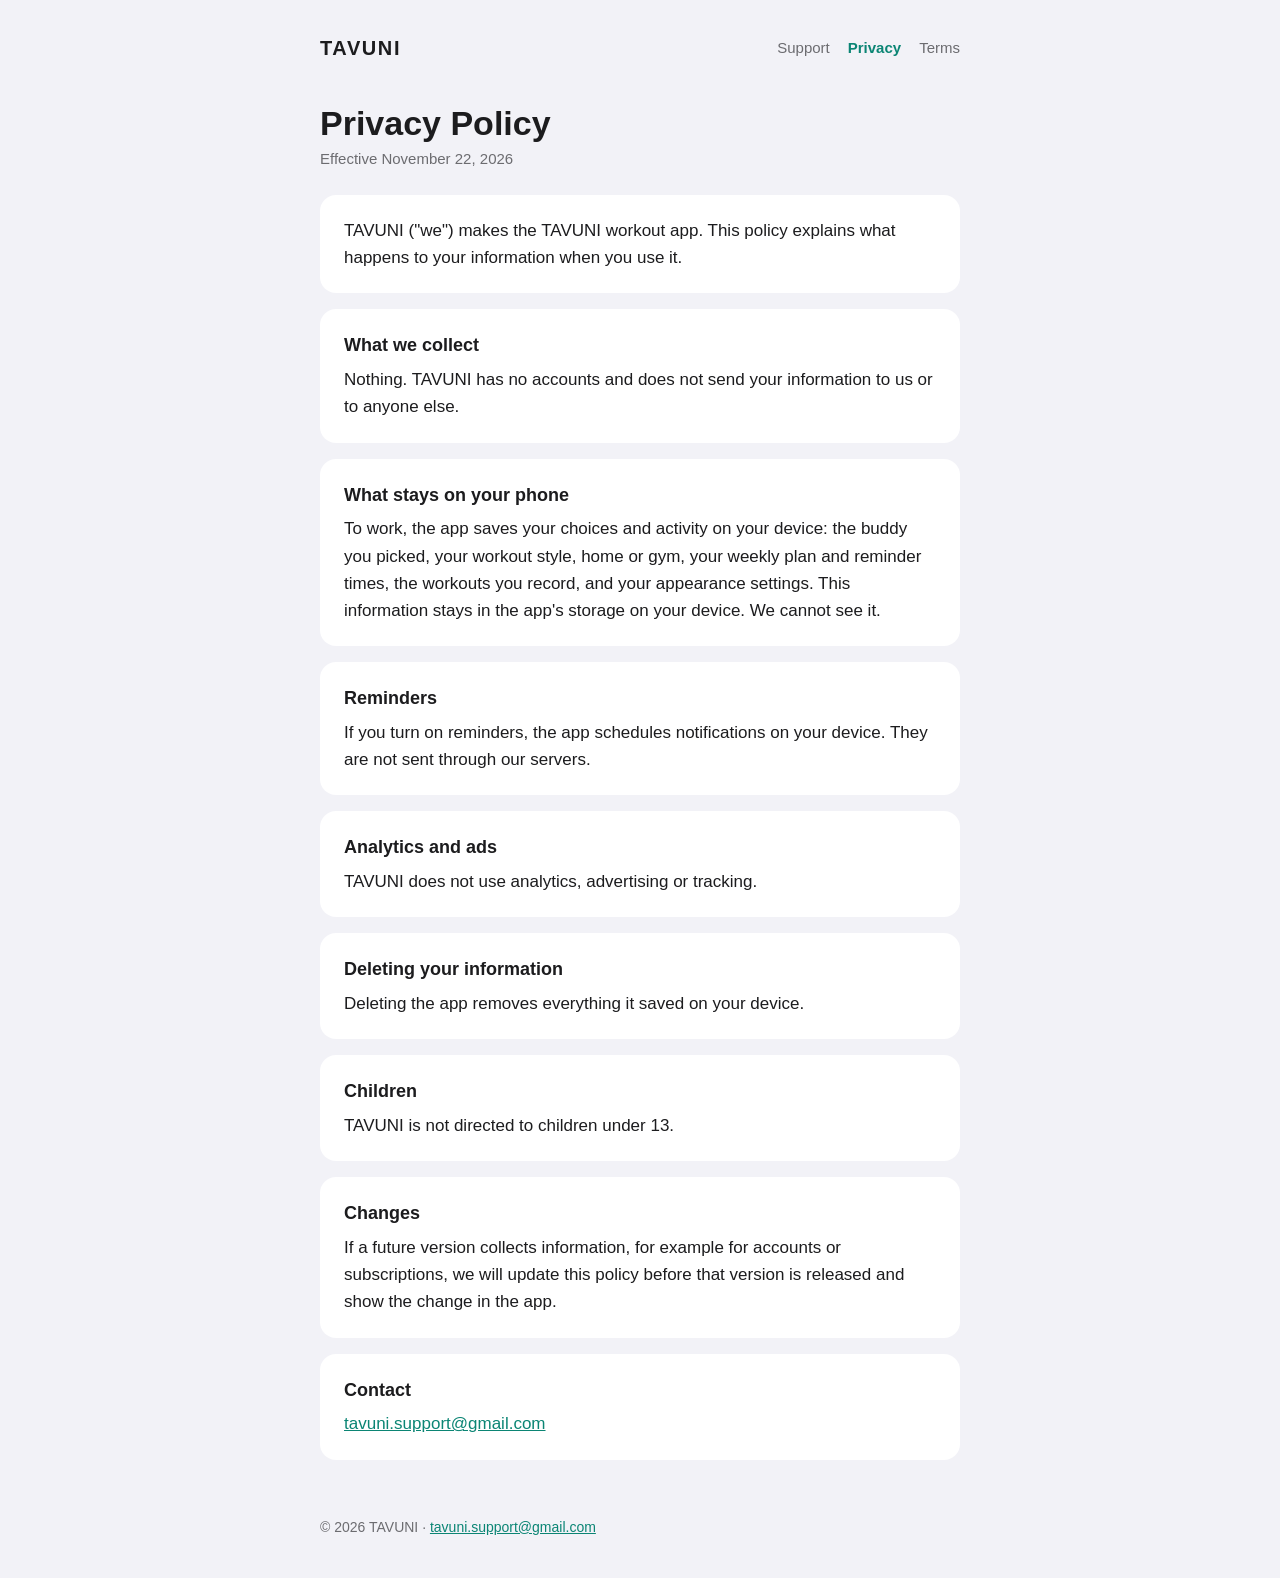
==== privacy/index.html @ 5df385ed "Add files via upload" ====
<!doctype html>
<html lang="en">
<head>
<meta charset="utf-8">
<meta name="viewport" content="width=device-width,initial-scale=1">
<title>Privacy Policy · TAVUNI</title>
<meta name="description" content="How the TAVUNI app handles your information.">
<link rel="stylesheet" href="/style.css">
</head>
<body>
<header>
<a class="brand" href="/">TAVUNI</a>
<nav>
<a href="/support/">Support</a>
<a href="/privacy/" aria-current="page">Privacy</a>
<a href="/terms/">Terms</a>
</nav>
</header>
<main>
<h1>Privacy Policy</h1>
<p class="date">Effective November 22, 2026</p>
<div class="card"><p>TAVUNI ("we") makes the TAVUNI workout app. This policy explains what happens to your information when you use it.</p></div>
<div class="card"><h2>What we collect</h2><p>Nothing. TAVUNI has no accounts and does not send your information to us or to anyone else.</p></div>
<div class="card"><h2>What stays on your phone</h2><p>To work, the app saves your choices and activity on your device: the buddy you picked, your workout style, home or gym, your weekly plan and reminder times, the workouts you record, and your appearance settings. This information stays in the app's storage on your device. We cannot see it.</p></div>
<div class="card"><h2>Reminders</h2><p>If you turn on reminders, the app schedules notifications on your device. They are not sent through our servers.</p></div>
<div class="card"><h2>Analytics and ads</h2><p>TAVUNI does not use analytics, advertising or tracking.</p></div>
<div class="card"><h2>Deleting your information</h2><p>Deleting the app removes everything it saved on your device.</p></div>
<div class="card"><h2>Children</h2><p>TAVUNI is not directed to children under 13.</p></div>
<div class="card"><h2>Changes</h2><p>If a future version collects information, for example for accounts or subscriptions, we will update this policy before that version is released and show the change in the app.</p></div>
<div class="card"><h2>Contact</h2><p><a href="mailto:tavuni.support@gmail.com">tavuni.support@gmail.com</a></p></div>
</main>
<footer>© 2026 TAVUNI · <a href="mailto:tavuni.support@gmail.com">tavuni.support@gmail.com</a></footer>
</body>
</html>
---- style.css ----
:root{--bg:#F2F2F7;--surface:#fff;--text:#1C1C1E;--muted:#6C6C70;--primary:#0B8574;--border:#E5E5EA}
@media (prefers-color-scheme:dark){:root{--bg:#000;--surface:#1C1C1E;--text:#fff;--muted:#A1A1A6;--primary:#2DD4BF;--border:#38383A}}
*{box-sizing:border-box}
body{margin:0;background:var(--bg);color:var(--text);font:17px/1.6 -apple-system,BlinkMacSystemFont,"Segoe UI",Roboto,Helvetica,Arial,sans-serif;-webkit-text-size-adjust:100%}
header,main,footer{max-width:680px;margin:0 auto;padding:0 20px}
header{padding-top:32px;display:flex;align-items:center;justify-content:space-between;gap:16px;flex-wrap:wrap}
.brand{font-weight:800;letter-spacing:.08em;color:var(--text);text-decoration:none;font-size:20px}
nav{display:flex;gap:18px}
nav a{color:var(--muted);text-decoration:none;font-size:15px}
nav a[aria-current]{color:var(--primary);font-weight:600}
main{padding-top:24px;padding-bottom:40px}
h1{font-size:34px;line-height:1.15;margin:16px 0 4px}
.date{color:var(--muted);margin:0 0 24px;font-size:15px}
.card{background:var(--surface);border-radius:16px;padding:22px 24px;margin:0 0 16px}
h2{font-size:18px;margin:0 0 6px}
p{margin:0 0 12px}
.card p:last-child{margin:0}
a{color:var(--primary)}
.lead{font-size:19px;color:var(--muted);margin:0 0 24px}
footer{padding-bottom:40px;color:var(--muted);font-size:14px}
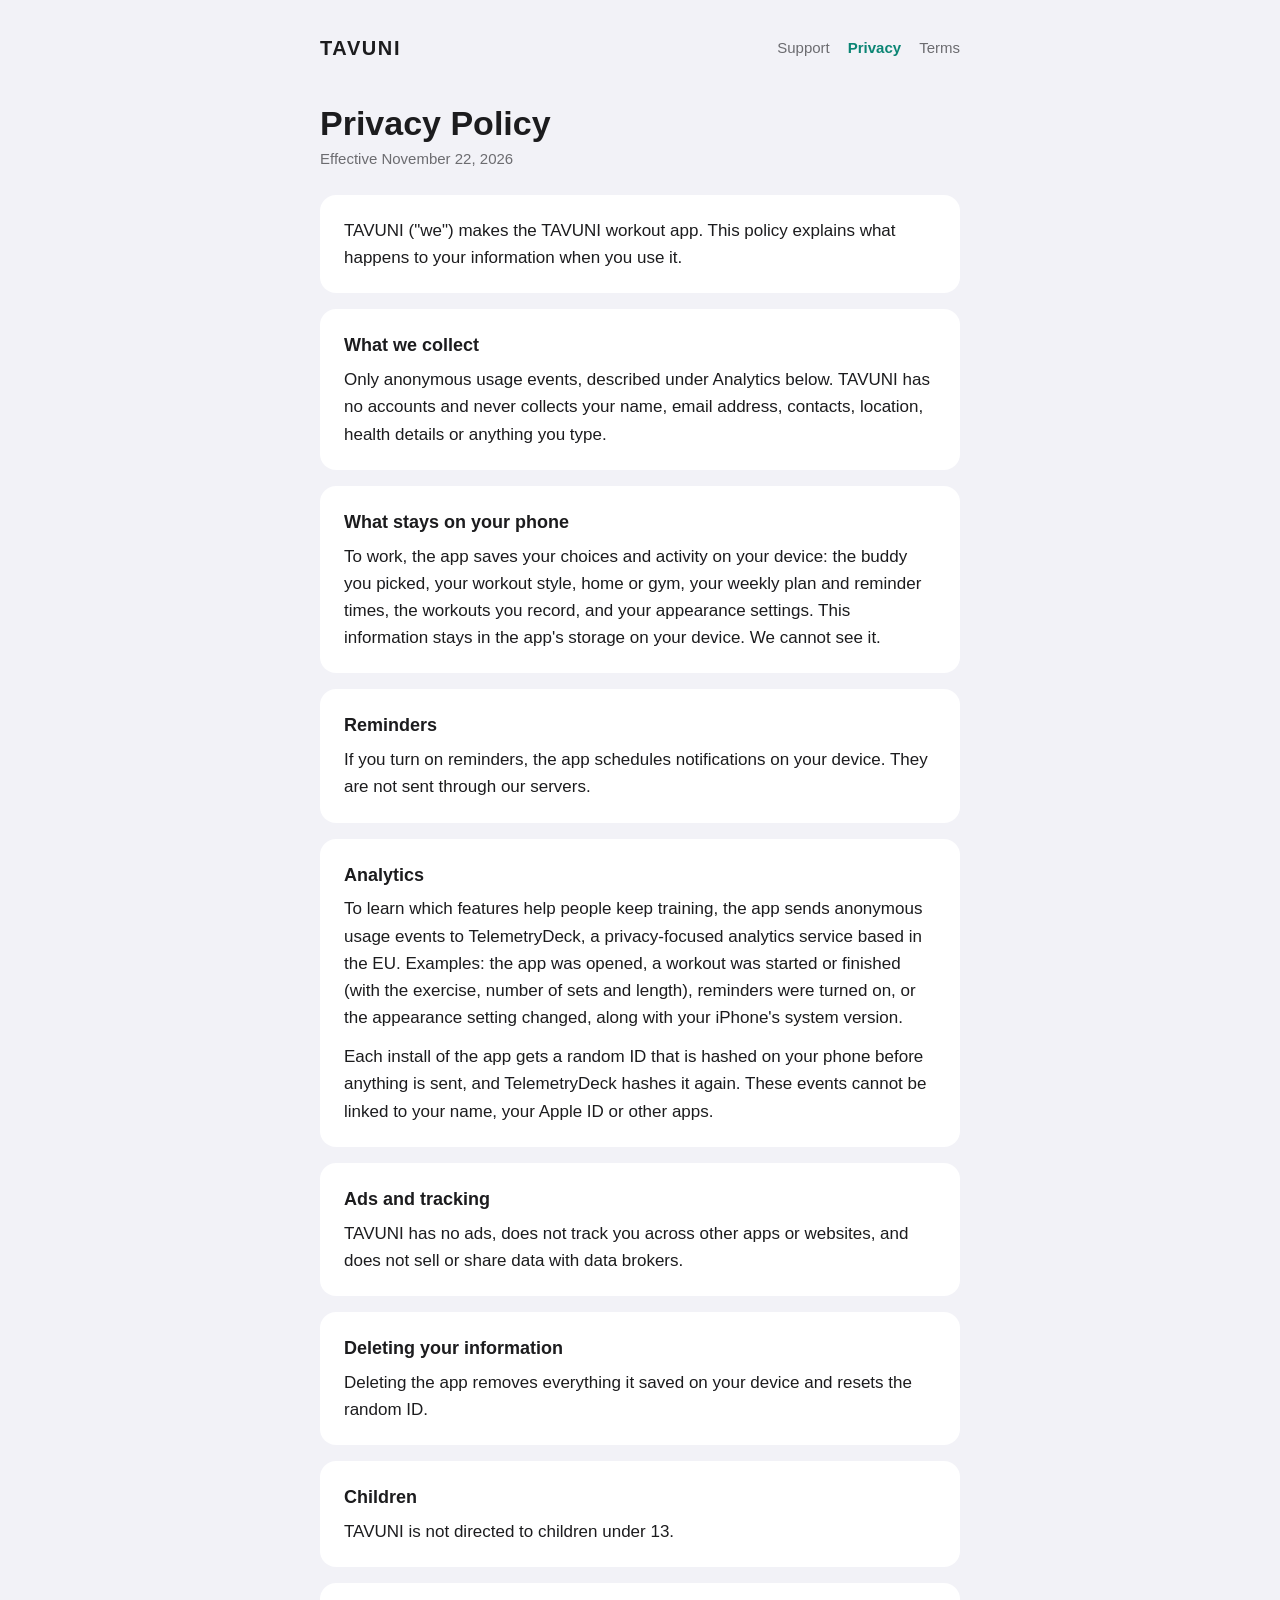
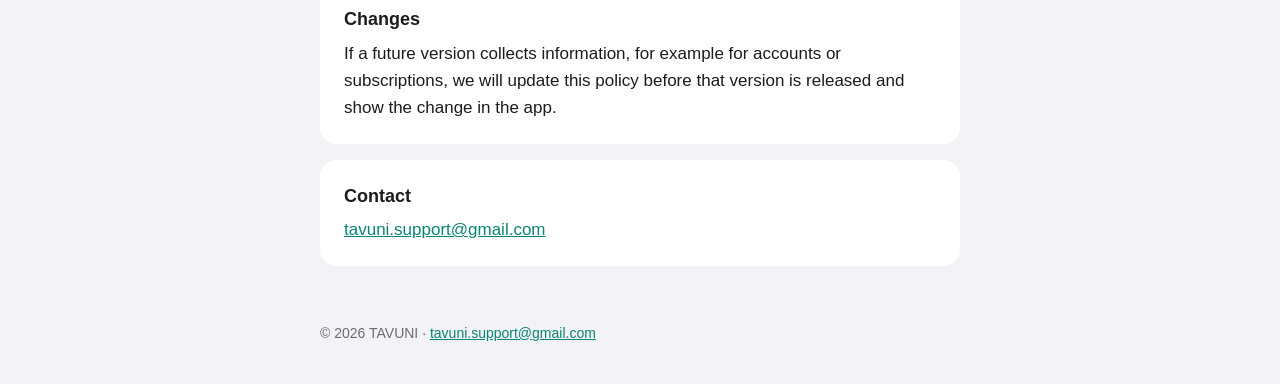
==== commit bf1f77b9: "Privacy and support: anonymous usage analytics (privacy/index.html)" ====
--- a/privacy/index.html
+++ b/privacy/index.html
@@ -20,11 +20,12 @@
 <h1>Privacy Policy</h1>
 <p class="date">Effective November 22, 2026</p>
 <div class="card"><p>TAVUNI ("we") makes the TAVUNI workout app. This policy explains what happens to your information when you use it.</p></div>
-<div class="card"><h2>What we collect</h2><p>Nothing. TAVUNI has no accounts and does not send your information to us or to anyone else.</p></div>
+<div class="card"><h2>What we collect</h2><p>Only anonymous usage events, described under Analytics below. TAVUNI has no accounts and never collects your name, email address, contacts, location, health details or anything you type.</p></div>
 <div class="card"><h2>What stays on your phone</h2><p>To work, the app saves your choices and activity on your device: the buddy you picked, your workout style, home or gym, your weekly plan and reminder times, the workouts you record, and your appearance settings. This information stays in the app's storage on your device. We cannot see it.</p></div>
 <div class="card"><h2>Reminders</h2><p>If you turn on reminders, the app schedules notifications on your device. They are not sent through our servers.</p></div>
-<div class="card"><h2>Analytics and ads</h2><p>TAVUNI does not use analytics, advertising or tracking.</p></div>
-<div class="card"><h2>Deleting your information</h2><p>Deleting the app removes everything it saved on your device.</p></div>
+<div class="card"><h2>Analytics</h2><p>To learn which features help people keep training, the app sends anonymous usage events to TelemetryDeck, a privacy-focused analytics service based in the EU. Examples: the app was opened, a workout was started or finished (with the exercise, number of sets and length), reminders were turned on, or the appearance setting changed, along with your iPhone's system version.</p><p>Each install of the app gets a random ID that is hashed on your phone before anything is sent, and TelemetryDeck hashes it again. These events cannot be linked to your name, your Apple ID or other apps.</p></div>
+<div class="card"><h2>Ads and tracking</h2><p>TAVUNI has no ads, does not track you across other apps or websites, and does not sell or share data with data brokers.</p></div>
+<div class="card"><h2>Deleting your information</h2><p>Deleting the app removes everything it saved on your device and resets the random ID.</p></div>
 <div class="card"><h2>Children</h2><p>TAVUNI is not directed to children under 13.</p></div>
 <div class="card"><h2>Changes</h2><p>If a future version collects information, for example for accounts or subscriptions, we will update this policy before that version is released and show the change in the app.</p></div>
 <div class="card"><h2>Contact</h2><p><a href="mailto:tavuni.support@gmail.com">tavuni.support@gmail.com</a></p></div>
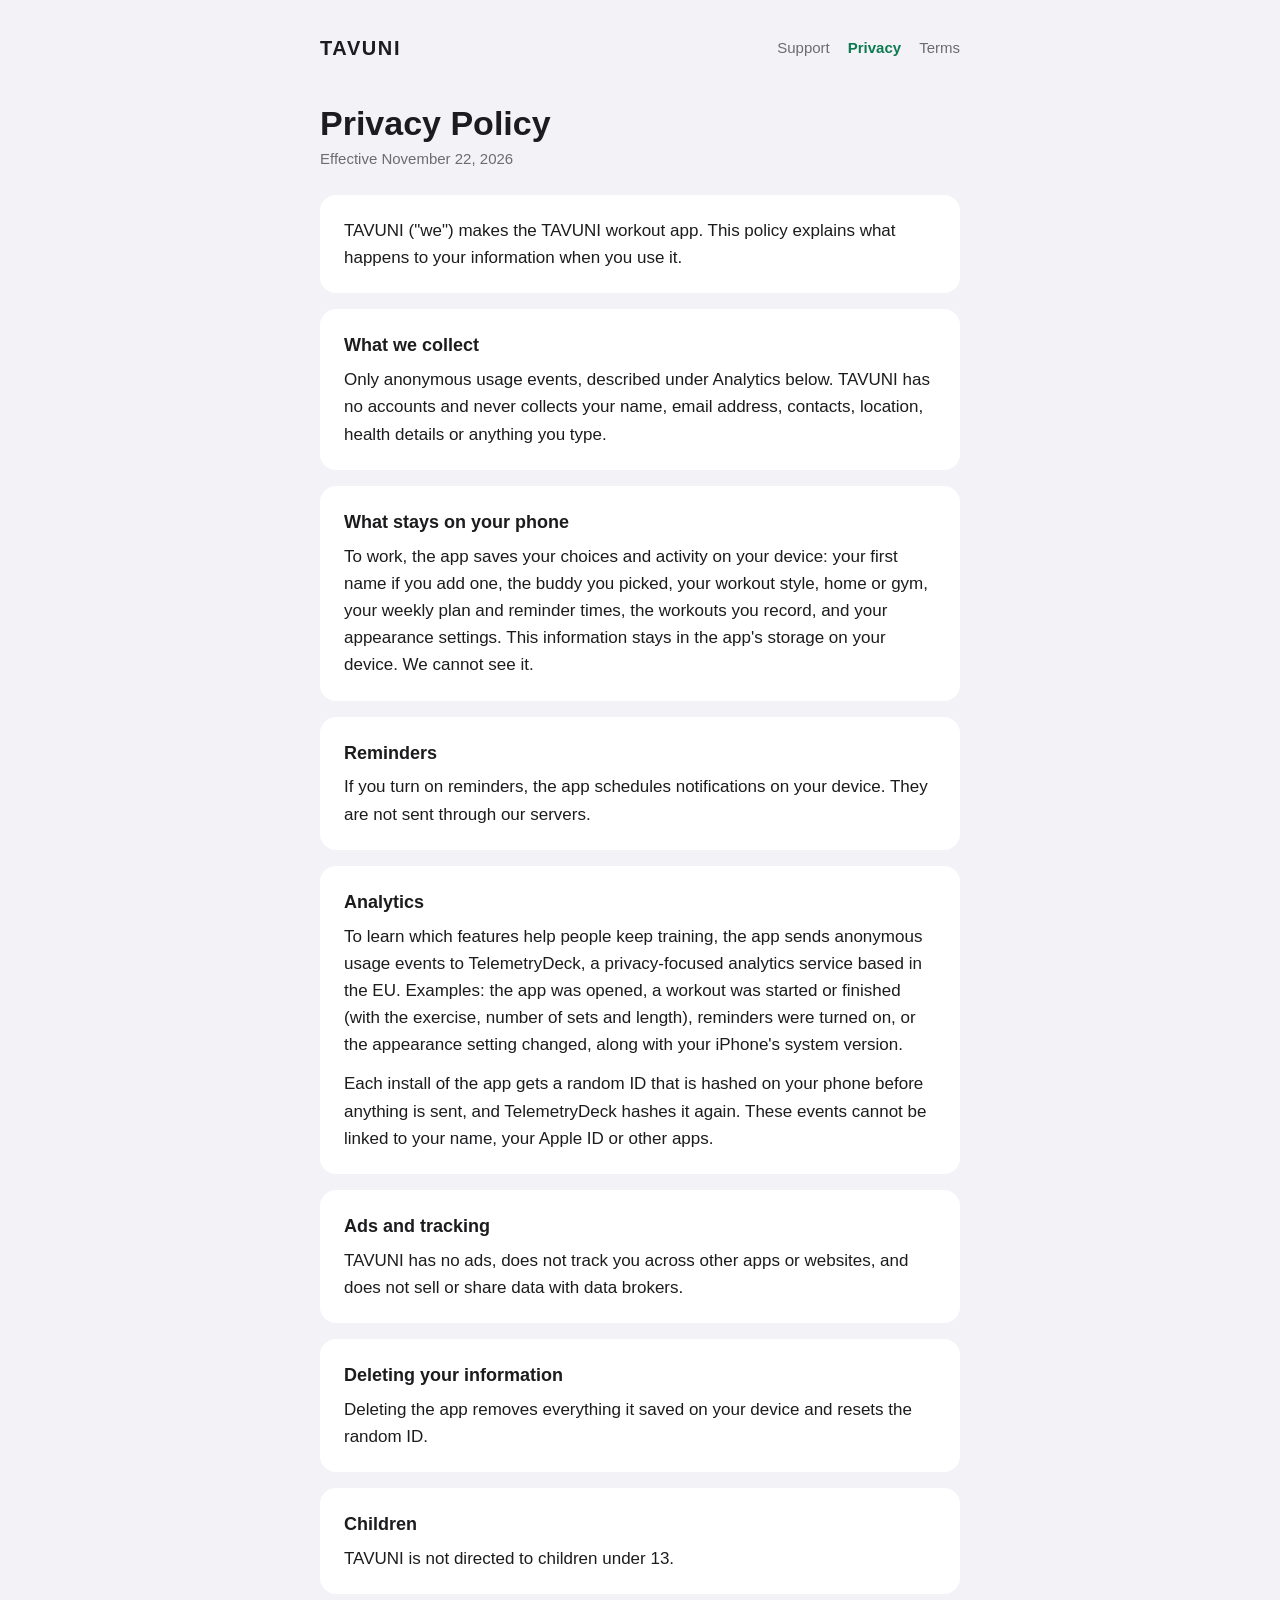
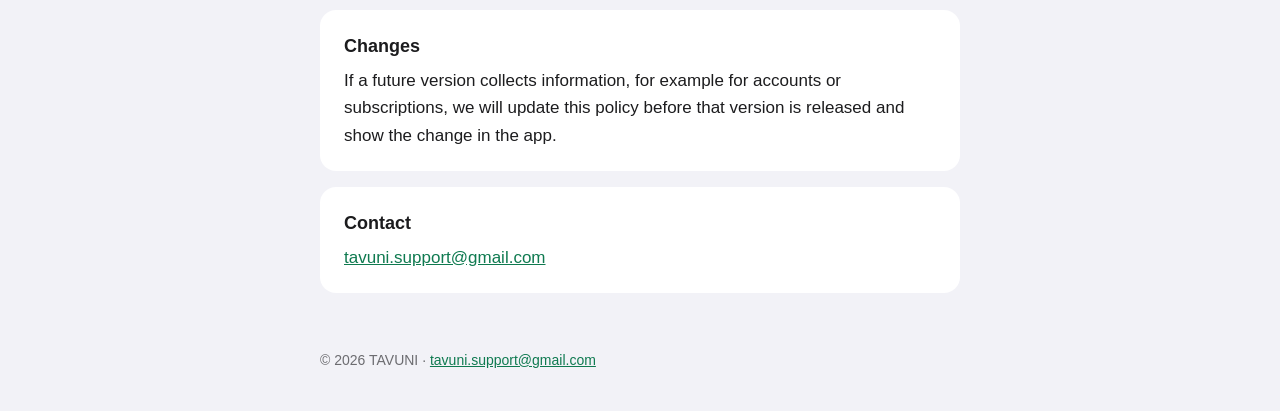
==== commit be9747a3: "Privacy: optional first name stays on the phone" ====
--- a/privacy/index.html
+++ b/privacy/index.html
@@ -21,7 +21,7 @@
 <p class="date">Effective November 22, 2026</p>
 <div class="card"><p>TAVUNI ("we") makes the TAVUNI workout app. This policy explains what happens to your information when you use it.</p></div>
 <div class="card"><h2>What we collect</h2><p>Only anonymous usage events, described under Analytics below. TAVUNI has no accounts and never collects your name, email address, contacts, location, health details or anything you type.</p></div>
-<div class="card"><h2>What stays on your phone</h2><p>To work, the app saves your choices and activity on your device: the buddy you picked, your workout style, home or gym, your weekly plan and reminder times, the workouts you record, and your appearance settings. This information stays in the app's storage on your device. We cannot see it.</p></div>
+<div class="card"><h2>What stays on your phone</h2><p>To work, the app saves your choices and activity on your device: your first name if you add one, the buddy you picked, your workout style, home or gym, your weekly plan and reminder times, the workouts you record, and your appearance settings. This information stays in the app's storage on your device. We cannot see it.</p></div>
 <div class="card"><h2>Reminders</h2><p>If you turn on reminders, the app schedules notifications on your device. They are not sent through our servers.</p></div>
 <div class="card"><h2>Analytics</h2><p>To learn which features help people keep training, the app sends anonymous usage events to TelemetryDeck, a privacy-focused analytics service based in the EU. Examples: the app was opened, a workout was started or finished (with the exercise, number of sets and length), reminders were turned on, or the appearance setting changed, along with your iPhone's system version.</p><p>Each install of the app gets a random ID that is hashed on your phone before anything is sent, and TelemetryDeck hashes it again. These events cannot be linked to your name, your Apple ID or other apps.</p></div>
 <div class="card"><h2>Ads and tracking</h2><p>TAVUNI has no ads, does not track you across other apps or websites, and does not sell or share data with data brokers.</p></div>
--- a/style.css
+++ b/style.css
@@ -1,5 +1,5 @@
-:root{--bg:#F2F2F7;--surface:#fff;--text:#1C1C1E;--muted:#6C6C70;--primary:#0B8574;--border:#E5E5EA}
-@media (prefers-color-scheme:dark){:root{--bg:#000;--surface:#1C1C1E;--text:#fff;--muted:#A1A1A6;--primary:#2DD4BF;--border:#38383A}}
+:root{--bg:#F2F2F7;--surface:#fff;--text:#1C1C1E;--muted:#6C6C70;--primary:#0F7A50;--border:#E5E5EA}
+@media (prefers-color-scheme:dark){:root{--bg:#000;--surface:#1C1C1E;--text:#fff;--muted:#A1A1A6;--primary:#3DDC97;--border:#38383A}}
 *{box-sizing:border-box}
 body{margin:0;background:var(--bg);color:var(--text);font:17px/1.6 -apple-system,BlinkMacSystemFont,"Segoe UI",Roboto,Helvetica,Arial,sans-serif;-webkit-text-size-adjust:100%}
 header,main,footer{max-width:680px;margin:0 auto;padding:0 20px}
@@ -18,3 +18,4 @@
 a{color:var(--primary)}
 .lead{font-size:19px;color:var(--muted);margin:0 0 24px}
 footer{padding-bottom:40px;color:var(--muted);font-size:14px}
+.hero{display:block;width:100%;height:auto;border-radius:16px;margin:0 0 24px}
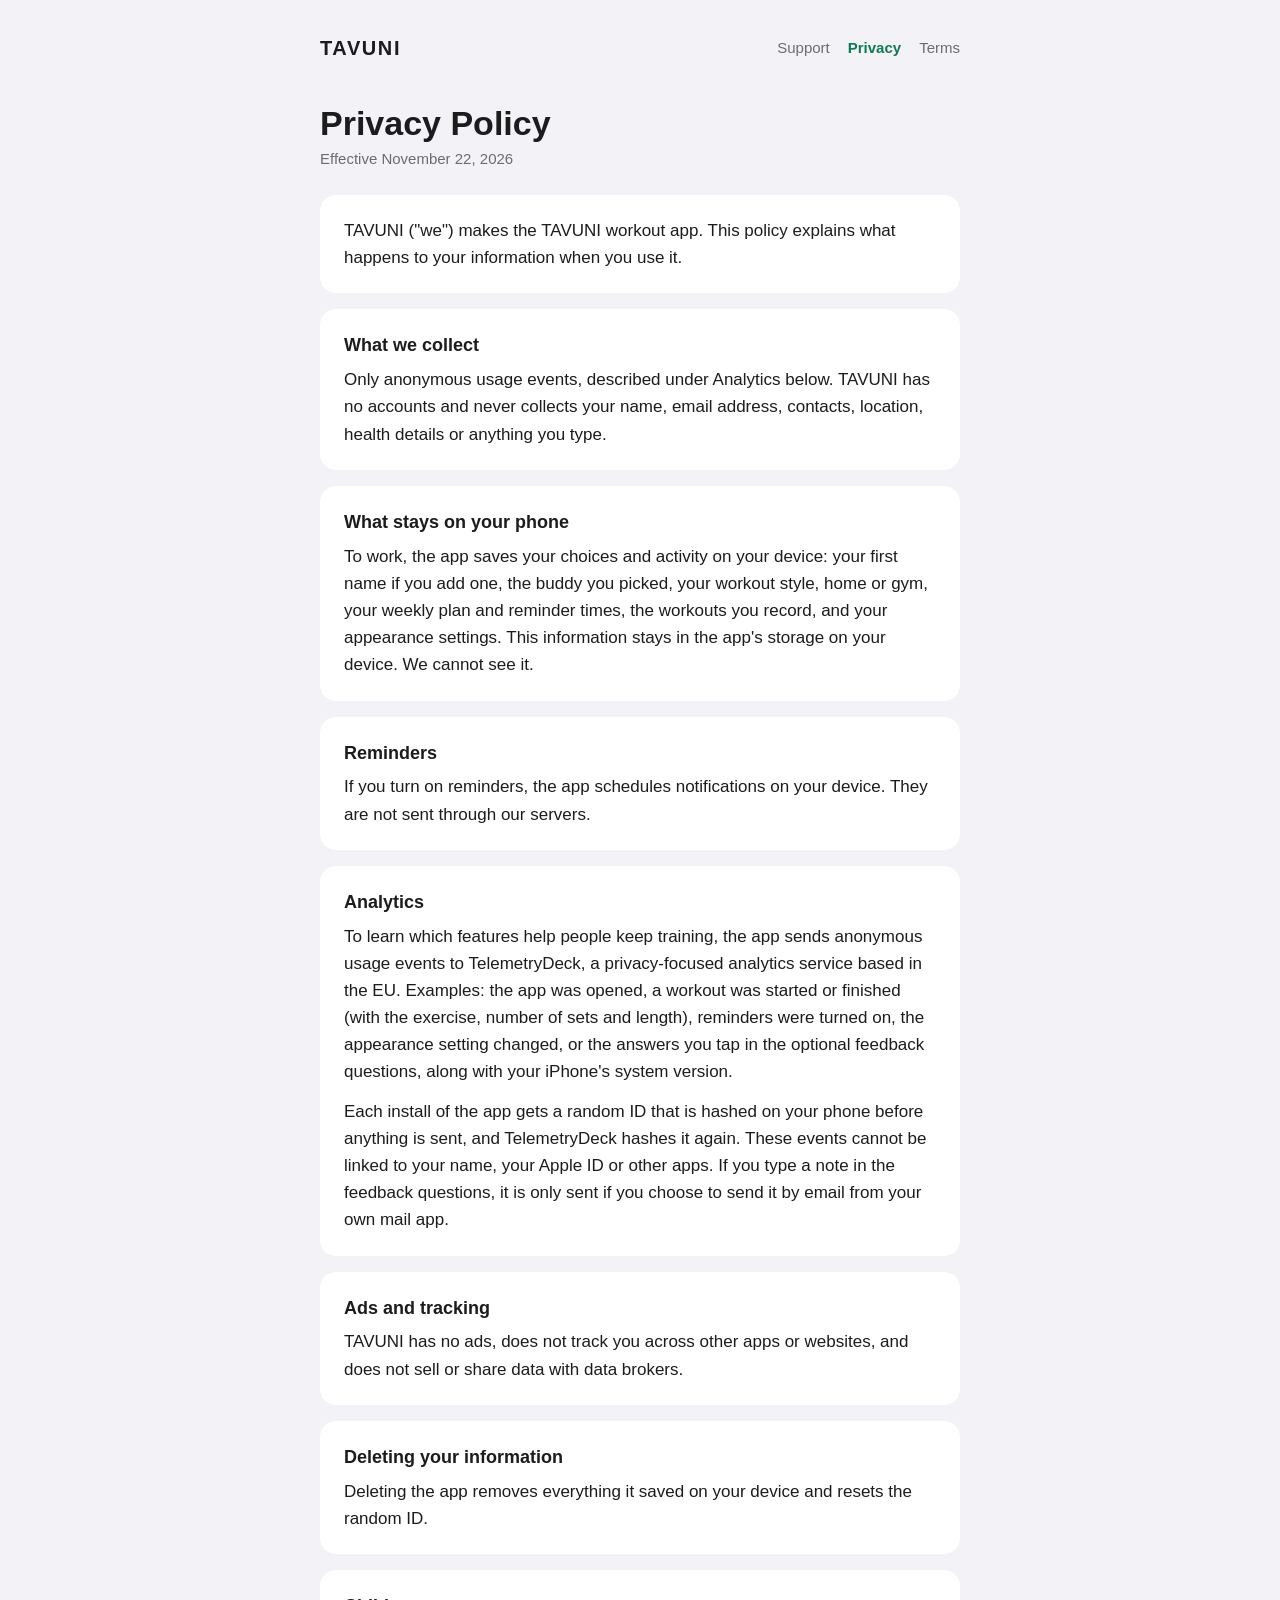
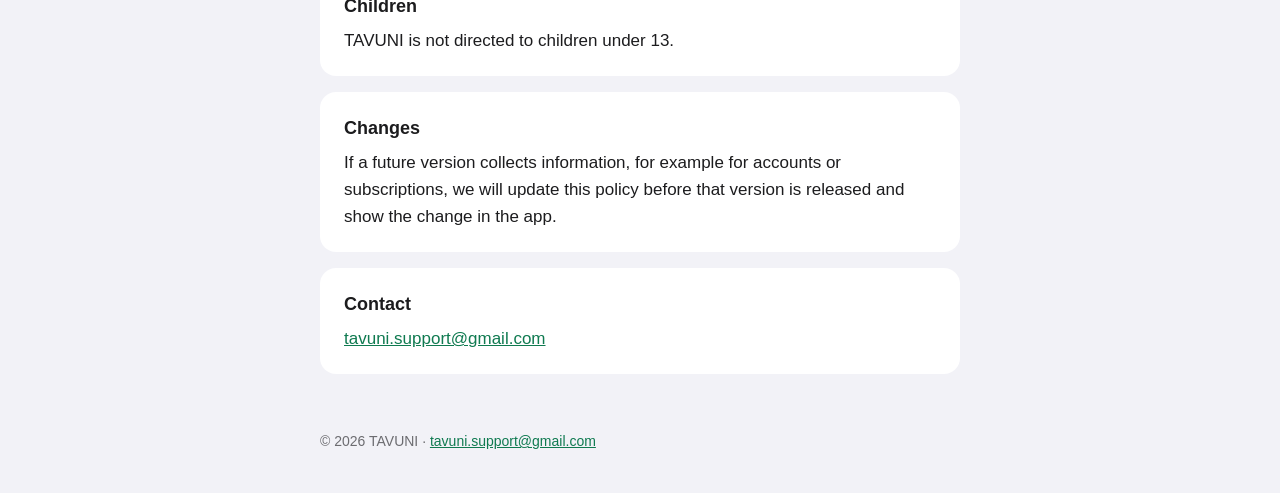
==== commit 0f0ba217: "Privacy: in-app feedback questions" ====
--- a/privacy/index.html
+++ b/privacy/index.html
@@ -23,7 +23,7 @@
 <div class="card"><h2>What we collect</h2><p>Only anonymous usage events, described under Analytics below. TAVUNI has no accounts and never collects your name, email address, contacts, location, health details or anything you type.</p></div>
 <div class="card"><h2>What stays on your phone</h2><p>To work, the app saves your choices and activity on your device: your first name if you add one, the buddy you picked, your workout style, home or gym, your weekly plan and reminder times, the workouts you record, and your appearance settings. This information stays in the app's storage on your device. We cannot see it.</p></div>
 <div class="card"><h2>Reminders</h2><p>If you turn on reminders, the app schedules notifications on your device. They are not sent through our servers.</p></div>
-<div class="card"><h2>Analytics</h2><p>To learn which features help people keep training, the app sends anonymous usage events to TelemetryDeck, a privacy-focused analytics service based in the EU. Examples: the app was opened, a workout was started or finished (with the exercise, number of sets and length), reminders were turned on, or the appearance setting changed, along with your iPhone's system version.</p><p>Each install of the app gets a random ID that is hashed on your phone before anything is sent, and TelemetryDeck hashes it again. These events cannot be linked to your name, your Apple ID or other apps.</p></div>
+<div class="card"><h2>Analytics</h2><p>To learn which features help people keep training, the app sends anonymous usage events to TelemetryDeck, a privacy-focused analytics service based in the EU. Examples: the app was opened, a workout was started or finished (with the exercise, number of sets and length), reminders were turned on, the appearance setting changed, or the answers you tap in the optional feedback questions, along with your iPhone's system version.</p><p>Each install of the app gets a random ID that is hashed on your phone before anything is sent, and TelemetryDeck hashes it again. These events cannot be linked to your name, your Apple ID or other apps. If you type a note in the feedback questions, it is only sent if you choose to send it by email from your own mail app.</p></div>
 <div class="card"><h2>Ads and tracking</h2><p>TAVUNI has no ads, does not track you across other apps or websites, and does not sell or share data with data brokers.</p></div>
 <div class="card"><h2>Deleting your information</h2><p>Deleting the app removes everything it saved on your device and resets the random ID.</p></div>
 <div class="card"><h2>Children</h2><p>TAVUNI is not directed to children under 13.</p></div>
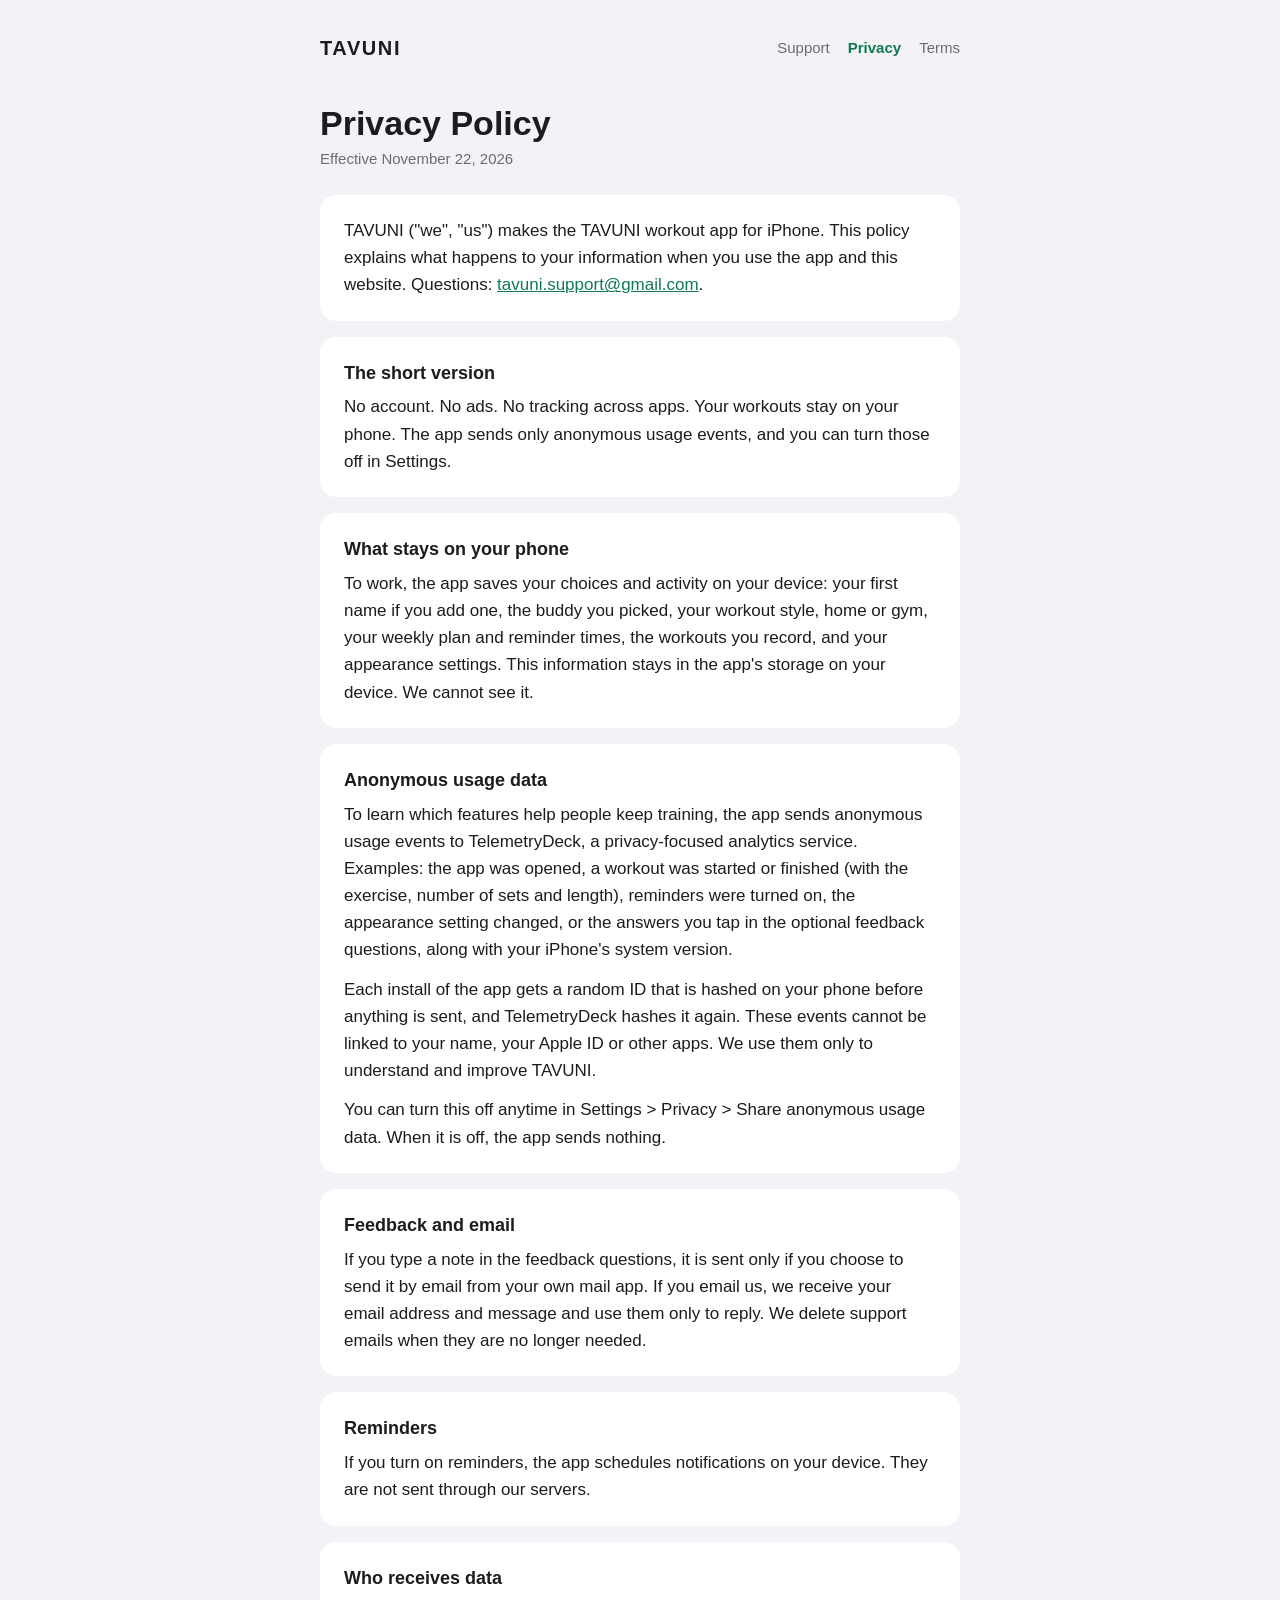
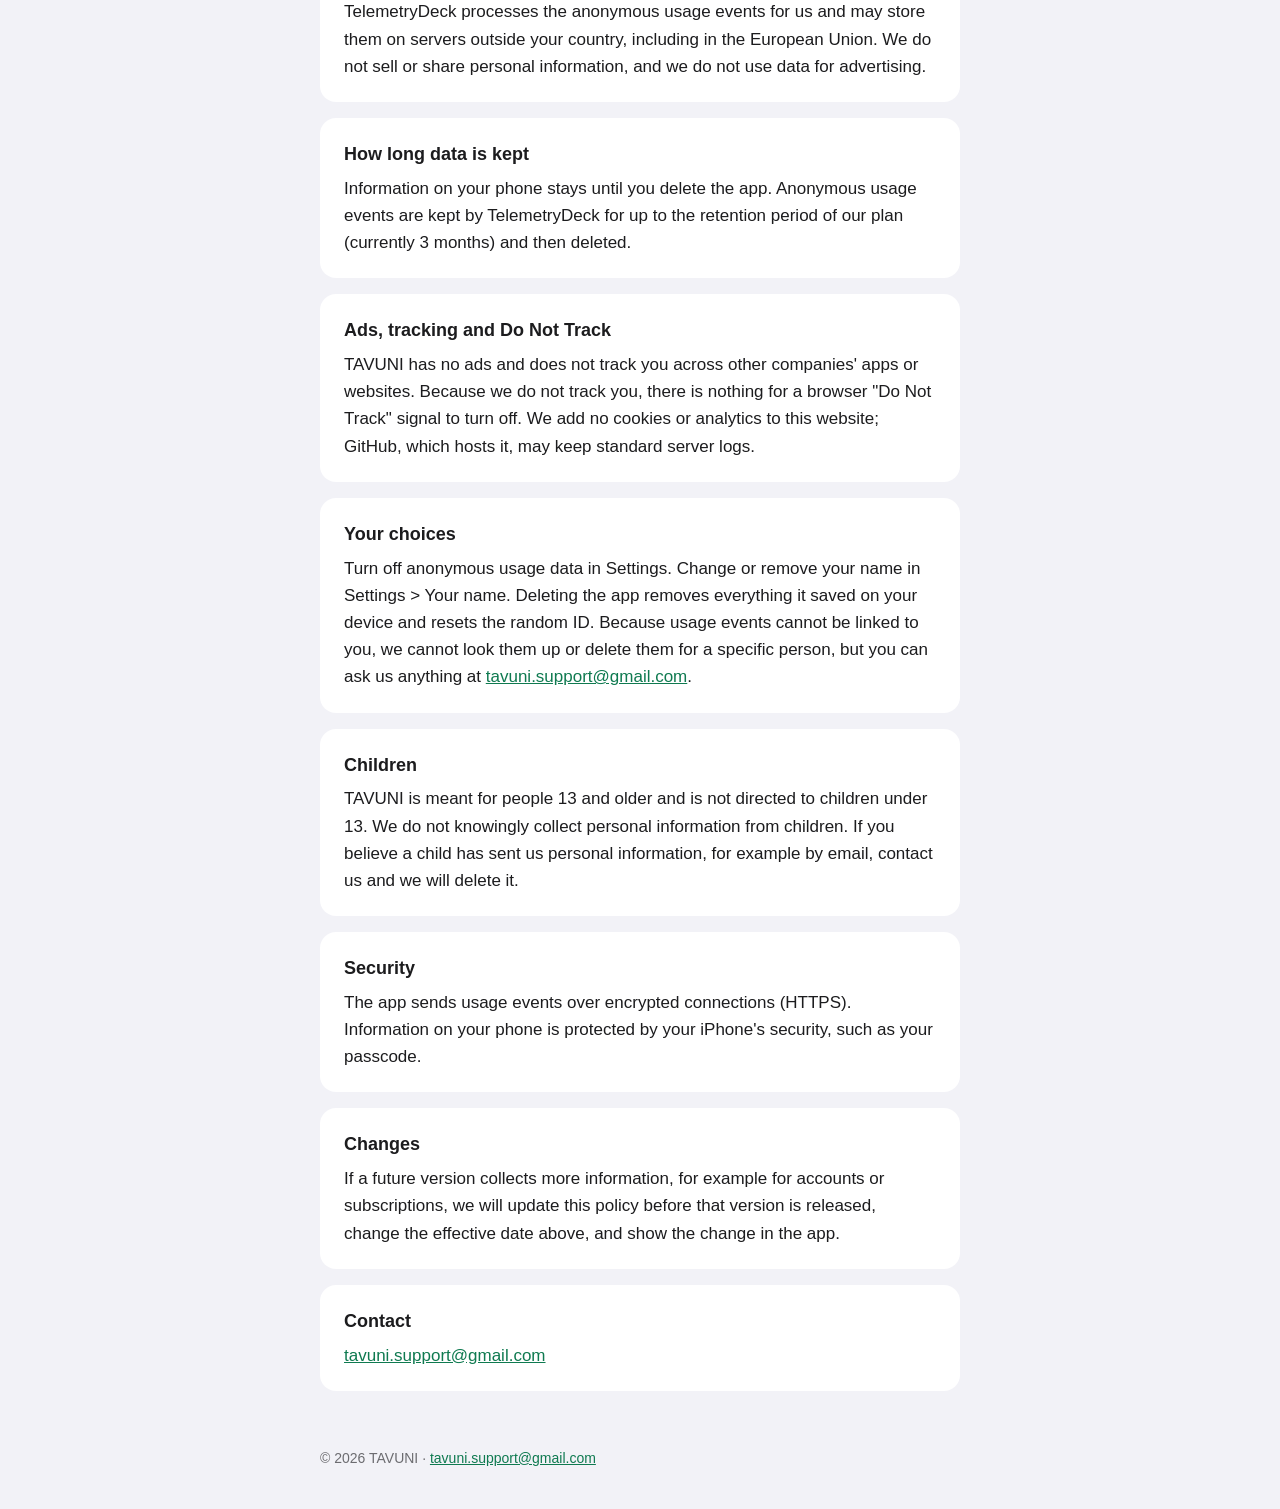
==== commit a9704fe5: "Privacy and Terms: fill gaps (age 13+, opt-out, retention, Do Not Track, governing law)" ====
--- a/privacy/index.html
+++ b/privacy/index.html
@@ -19,15 +19,19 @@
 <main>
 <h1>Privacy Policy</h1>
 <p class="date">Effective November 22, 2026</p>
-<div class="card"><p>TAVUNI ("we") makes the TAVUNI workout app. This policy explains what happens to your information when you use it.</p></div>
-<div class="card"><h2>What we collect</h2><p>Only anonymous usage events, described under Analytics below. TAVUNI has no accounts and never collects your name, email address, contacts, location, health details or anything you type.</p></div>
+<div class="card"><p>TAVUNI ("we", "us") makes the TAVUNI workout app for iPhone. This policy explains what happens to your information when you use the app and this website. Questions: <a href="mailto:tavuni.support@gmail.com">tavuni.support@gmail.com</a>.</p></div>
+<div class="card"><h2>The short version</h2><p>No account. No ads. No tracking across apps. Your workouts stay on your phone. The app sends only anonymous usage events, and you can turn those off in Settings.</p></div>
 <div class="card"><h2>What stays on your phone</h2><p>To work, the app saves your choices and activity on your device: your first name if you add one, the buddy you picked, your workout style, home or gym, your weekly plan and reminder times, the workouts you record, and your appearance settings. This information stays in the app's storage on your device. We cannot see it.</p></div>
+<div class="card"><h2>Anonymous usage data</h2><p>To learn which features help people keep training, the app sends anonymous usage events to TelemetryDeck, a privacy-focused analytics service. Examples: the app was opened, a workout was started or finished (with the exercise, number of sets and length), reminders were turned on, the appearance setting changed, or the answers you tap in the optional feedback questions, along with your iPhone's system version.</p><p>Each install of the app gets a random ID that is hashed on your phone before anything is sent, and TelemetryDeck hashes it again. These events cannot be linked to your name, your Apple ID or other apps. We use them only to understand and improve TAVUNI.</p><p>You can turn this off anytime in Settings &gt; Privacy &gt; Share anonymous usage data. When it is off, the app sends nothing.</p></div>
+<div class="card"><h2>Feedback and email</h2><p>If you type a note in the feedback questions, it is sent only if you choose to send it by email from your own mail app. If you email us, we receive your email address and message and use them only to reply. We delete support emails when they are no longer needed.</p></div>
 <div class="card"><h2>Reminders</h2><p>If you turn on reminders, the app schedules notifications on your device. They are not sent through our servers.</p></div>
-<div class="card"><h2>Analytics</h2><p>To learn which features help people keep training, the app sends anonymous usage events to TelemetryDeck, a privacy-focused analytics service based in the EU. Examples: the app was opened, a workout was started or finished (with the exercise, number of sets and length), reminders were turned on, the appearance setting changed, or the answers you tap in the optional feedback questions, along with your iPhone's system version.</p><p>Each install of the app gets a random ID that is hashed on your phone before anything is sent, and TelemetryDeck hashes it again. These events cannot be linked to your name, your Apple ID or other apps. If you type a note in the feedback questions, it is only sent if you choose to send it by email from your own mail app.</p></div>
-<div class="card"><h2>Ads and tracking</h2><p>TAVUNI has no ads, does not track you across other apps or websites, and does not sell or share data with data brokers.</p></div>
-<div class="card"><h2>Deleting your information</h2><p>Deleting the app removes everything it saved on your device and resets the random ID.</p></div>
-<div class="card"><h2>Children</h2><p>TAVUNI is not directed to children under 13.</p></div>
-<div class="card"><h2>Changes</h2><p>If a future version collects information, for example for accounts or subscriptions, we will update this policy before that version is released and show the change in the app.</p></div>
+<div class="card"><h2>Who receives data</h2><p>TelemetryDeck processes the anonymous usage events for us and may store them on servers outside your country, including in the European Union. We do not sell or share personal information, and we do not use data for advertising.</p></div>
+<div class="card"><h2>How long data is kept</h2><p>Information on your phone stays until you delete the app. Anonymous usage events are kept by TelemetryDeck for up to the retention period of our plan (currently 3 months) and then deleted.</p></div>
+<div class="card"><h2>Ads, tracking and Do Not Track</h2><p>TAVUNI has no ads and does not track you across other companies' apps or websites. Because we do not track you, there is nothing for a browser "Do Not Track" signal to turn off. We add no cookies or analytics to this website; GitHub, which hosts it, may keep standard server logs.</p></div>
+<div class="card"><h2>Your choices</h2><p>Turn off anonymous usage data in Settings. Change or remove your name in Settings &gt; Your name. Deleting the app removes everything it saved on your device and resets the random ID. Because usage events cannot be linked to you, we cannot look them up or delete them for a specific person, but you can ask us anything at <a href="mailto:tavuni.support@gmail.com">tavuni.support@gmail.com</a>.</p></div>
+<div class="card"><h2>Children</h2><p>TAVUNI is meant for people 13 and older and is not directed to children under 13. We do not knowingly collect personal information from children. If you believe a child has sent us personal information, for example by email, contact us and we will delete it.</p></div>
+<div class="card"><h2>Security</h2><p>The app sends usage events over encrypted connections (HTTPS). Information on your phone is protected by your iPhone's security, such as your passcode.</p></div>
+<div class="card"><h2>Changes</h2><p>If a future version collects more information, for example for accounts or subscriptions, we will update this policy before that version is released, change the effective date above, and show the change in the app.</p></div>
 <div class="card"><h2>Contact</h2><p><a href="mailto:tavuni.support@gmail.com">tavuni.support@gmail.com</a></p></div>
 </main>
 <footer>© 2026 TAVUNI · <a href="mailto:tavuni.support@gmail.com">tavuni.support@gmail.com</a></footer>
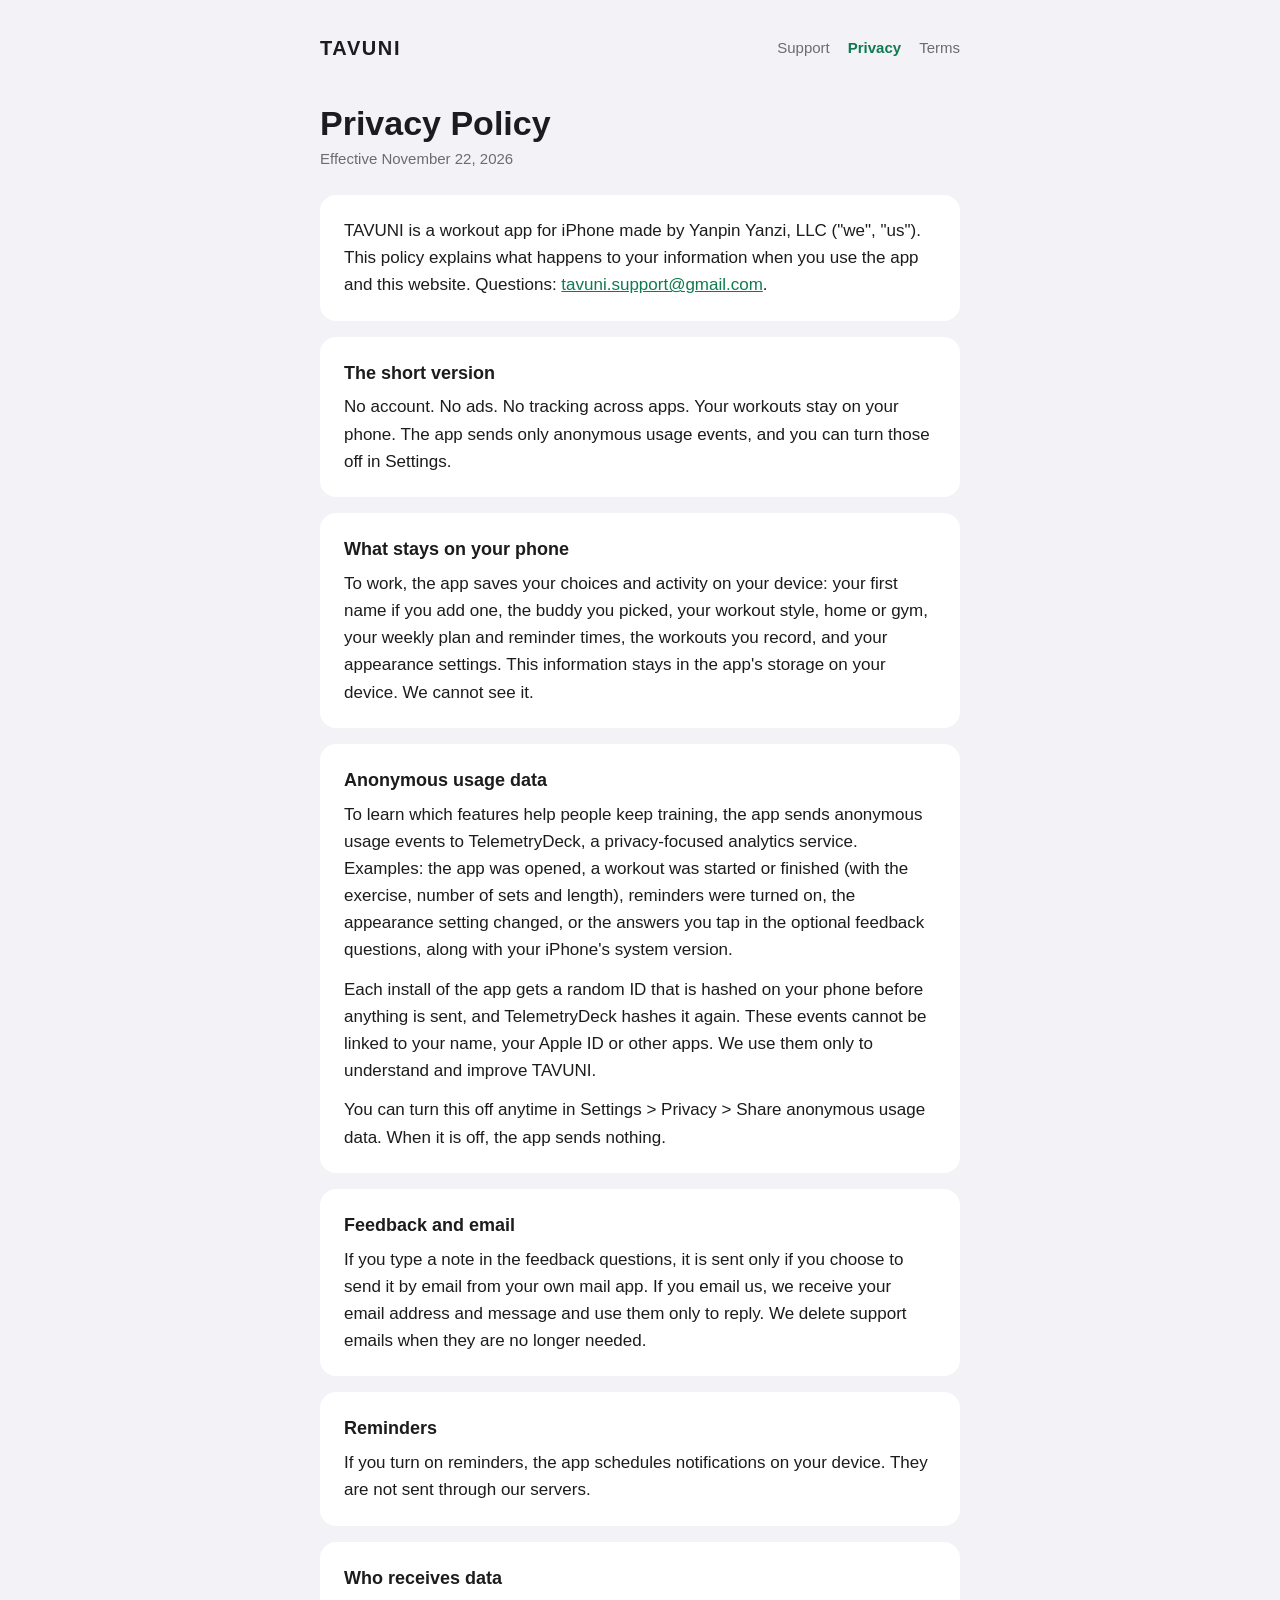
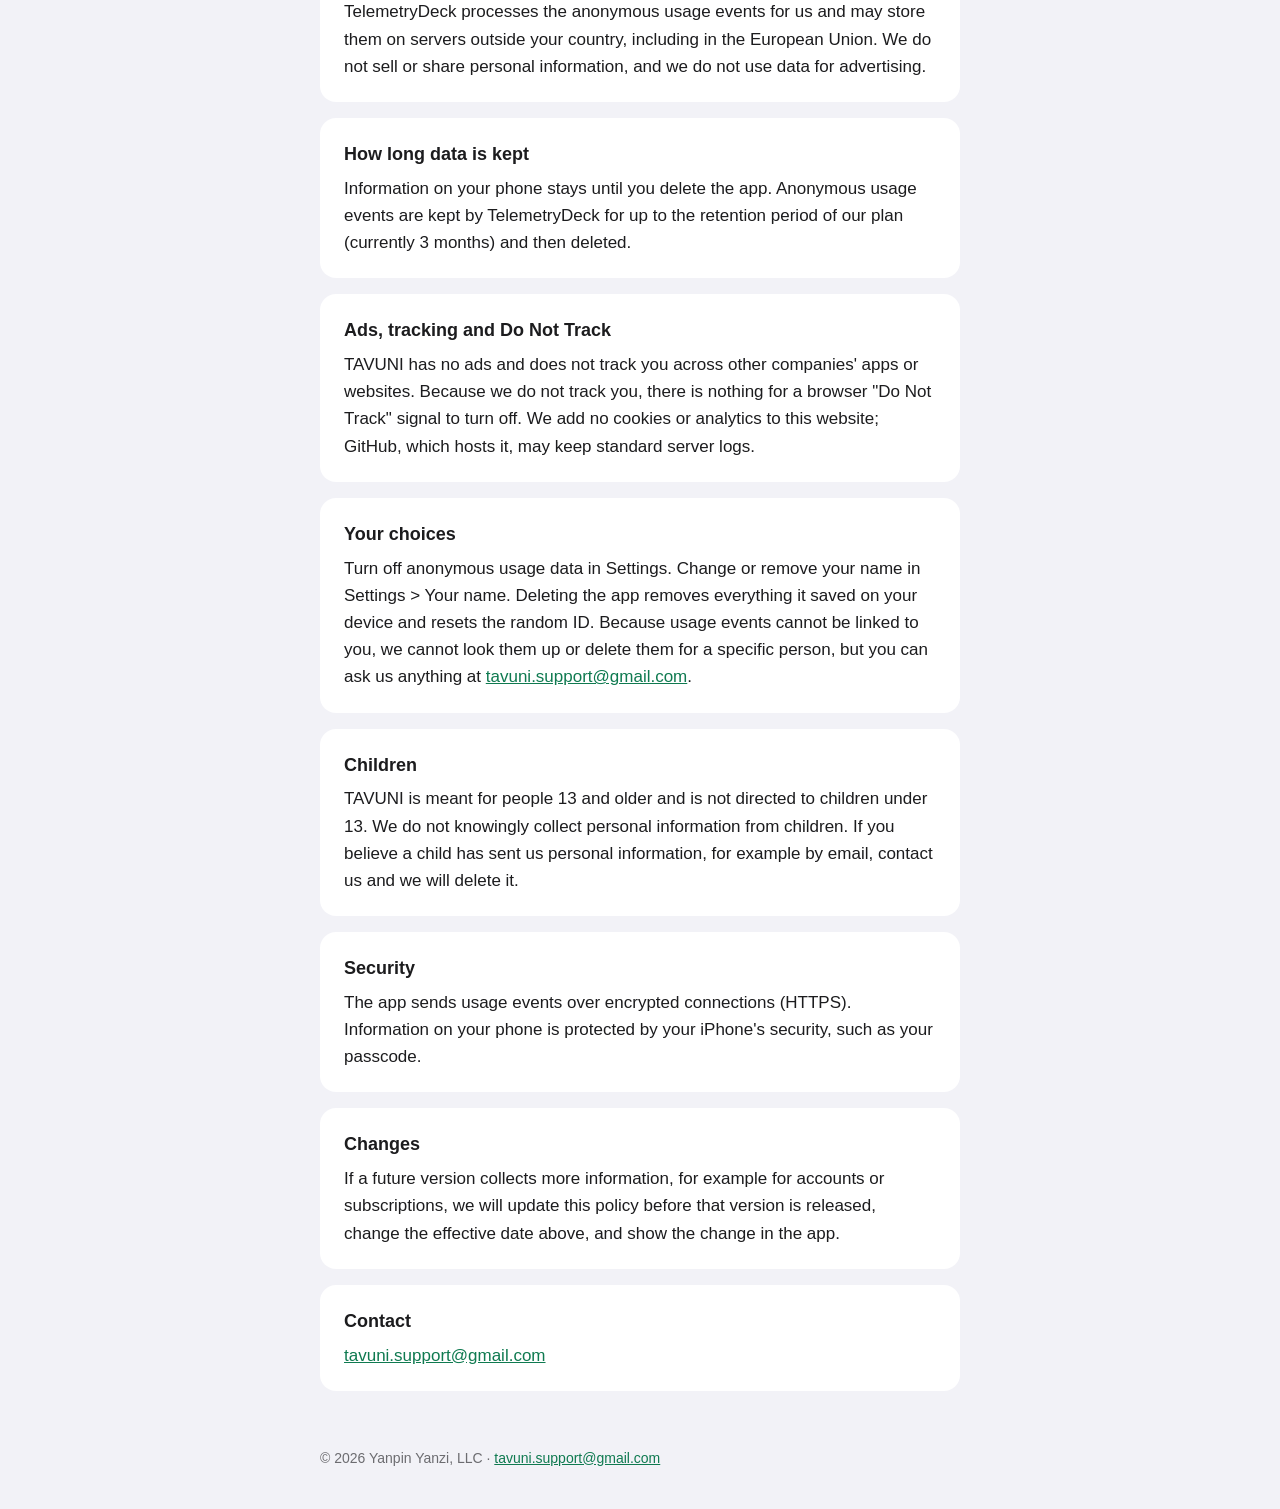
==== commit 3695e7cb: "Name Yanpin Yanzi, LLC as the maker of TAVUNI" ====
--- a/privacy/index.html
+++ b/privacy/index.html
@@ -19,7 +19,7 @@
 <main>
 <h1>Privacy Policy</h1>
 <p class="date">Effective November 22, 2026</p>
-<div class="card"><p>TAVUNI ("we", "us") makes the TAVUNI workout app for iPhone. This policy explains what happens to your information when you use the app and this website. Questions: <a href="mailto:tavuni.support@gmail.com">tavuni.support@gmail.com</a>.</p></div>
+<div class="card"><p>TAVUNI is a workout app for iPhone made by Yanpin Yanzi, LLC ("we", "us"). This policy explains what happens to your information when you use the app and this website. Questions: <a href="mailto:tavuni.support@gmail.com">tavuni.support@gmail.com</a>.</p></div>
 <div class="card"><h2>The short version</h2><p>No account. No ads. No tracking across apps. Your workouts stay on your phone. The app sends only anonymous usage events, and you can turn those off in Settings.</p></div>
 <div class="card"><h2>What stays on your phone</h2><p>To work, the app saves your choices and activity on your device: your first name if you add one, the buddy you picked, your workout style, home or gym, your weekly plan and reminder times, the workouts you record, and your appearance settings. This information stays in the app's storage on your device. We cannot see it.</p></div>
 <div class="card"><h2>Anonymous usage data</h2><p>To learn which features help people keep training, the app sends anonymous usage events to TelemetryDeck, a privacy-focused analytics service. Examples: the app was opened, a workout was started or finished (with the exercise, number of sets and length), reminders were turned on, the appearance setting changed, or the answers you tap in the optional feedback questions, along with your iPhone's system version.</p><p>Each install of the app gets a random ID that is hashed on your phone before anything is sent, and TelemetryDeck hashes it again. These events cannot be linked to your name, your Apple ID or other apps. We use them only to understand and improve TAVUNI.</p><p>You can turn this off anytime in Settings &gt; Privacy &gt; Share anonymous usage data. When it is off, the app sends nothing.</p></div>
@@ -34,6 +34,6 @@
 <div class="card"><h2>Changes</h2><p>If a future version collects more information, for example for accounts or subscriptions, we will update this policy before that version is released, change the effective date above, and show the change in the app.</p></div>
 <div class="card"><h2>Contact</h2><p><a href="mailto:tavuni.support@gmail.com">tavuni.support@gmail.com</a></p></div>
 </main>
-<footer>© 2026 TAVUNI · <a href="mailto:tavuni.support@gmail.com">tavuni.support@gmail.com</a></footer>
+<footer>© 2026 Yanpin Yanzi, LLC · <a href="mailto:tavuni.support@gmail.com">tavuni.support@gmail.com</a></footer>
 </body>
 </html>
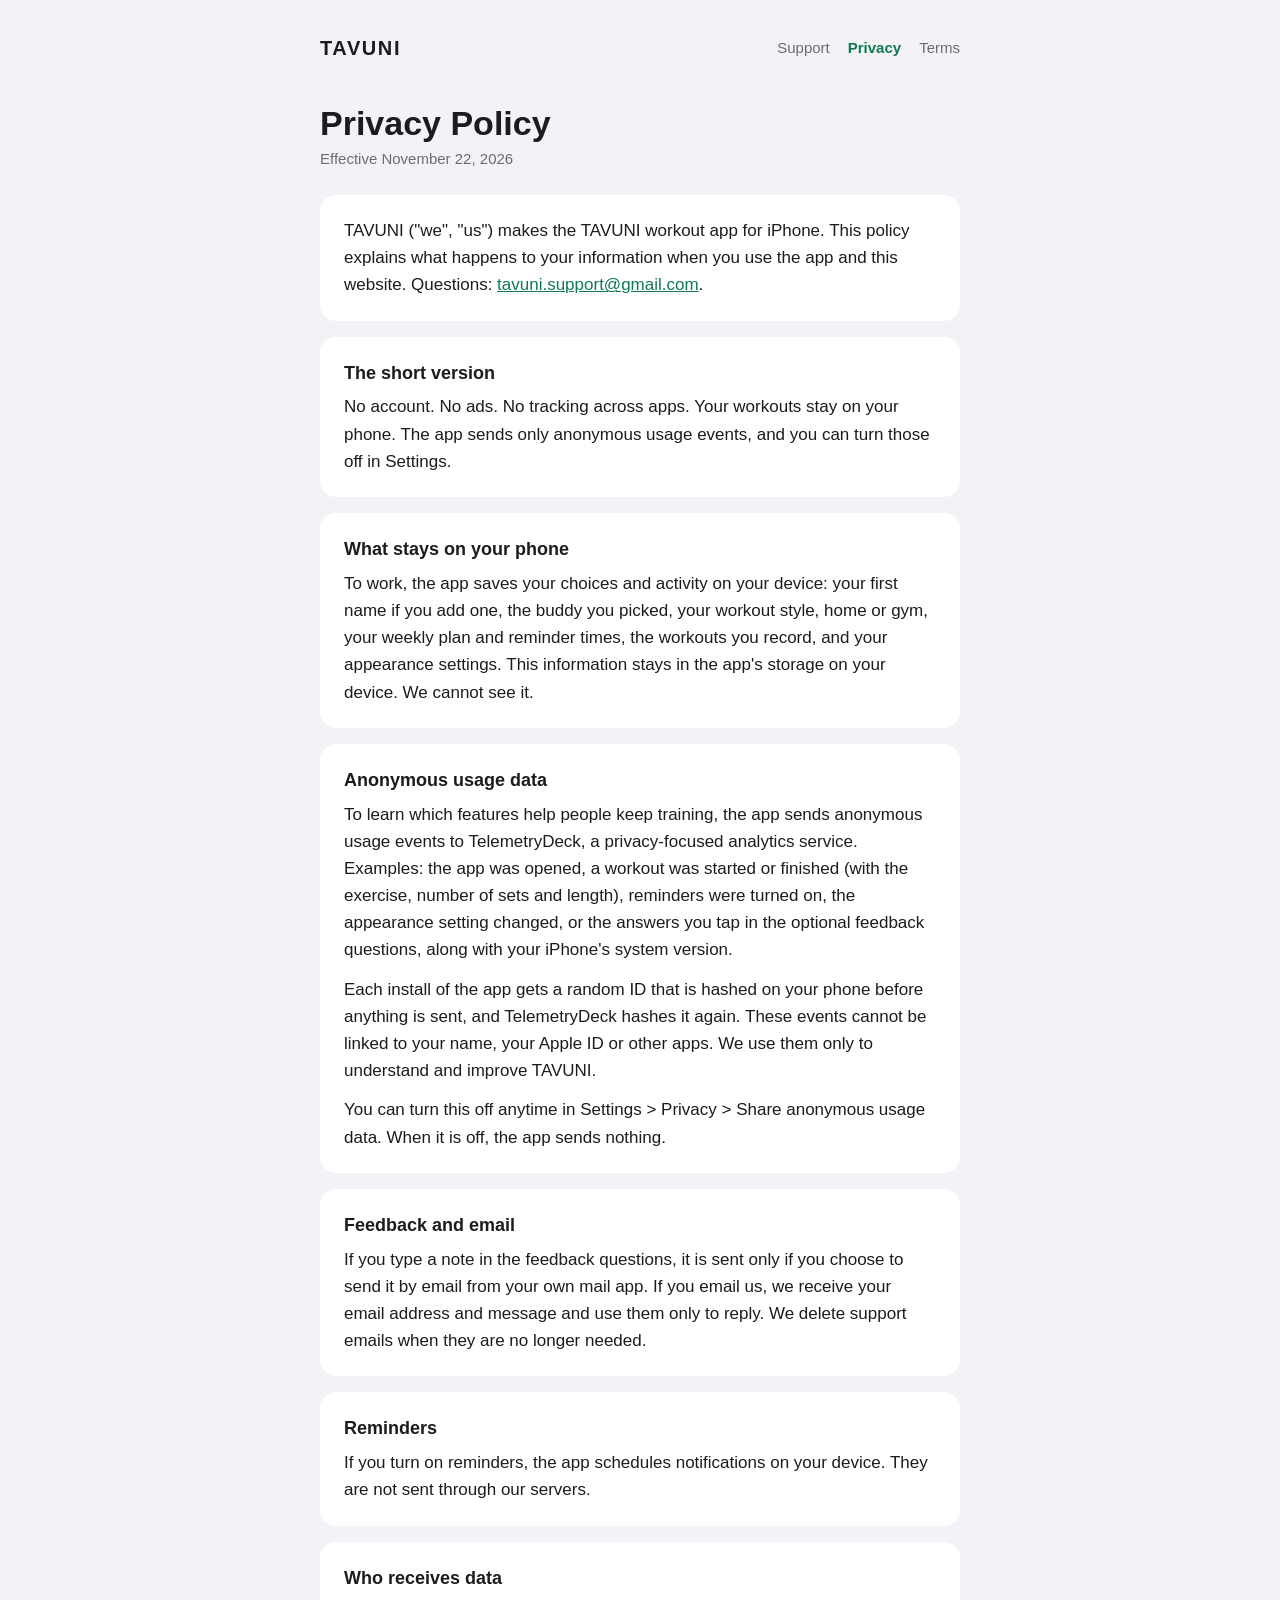
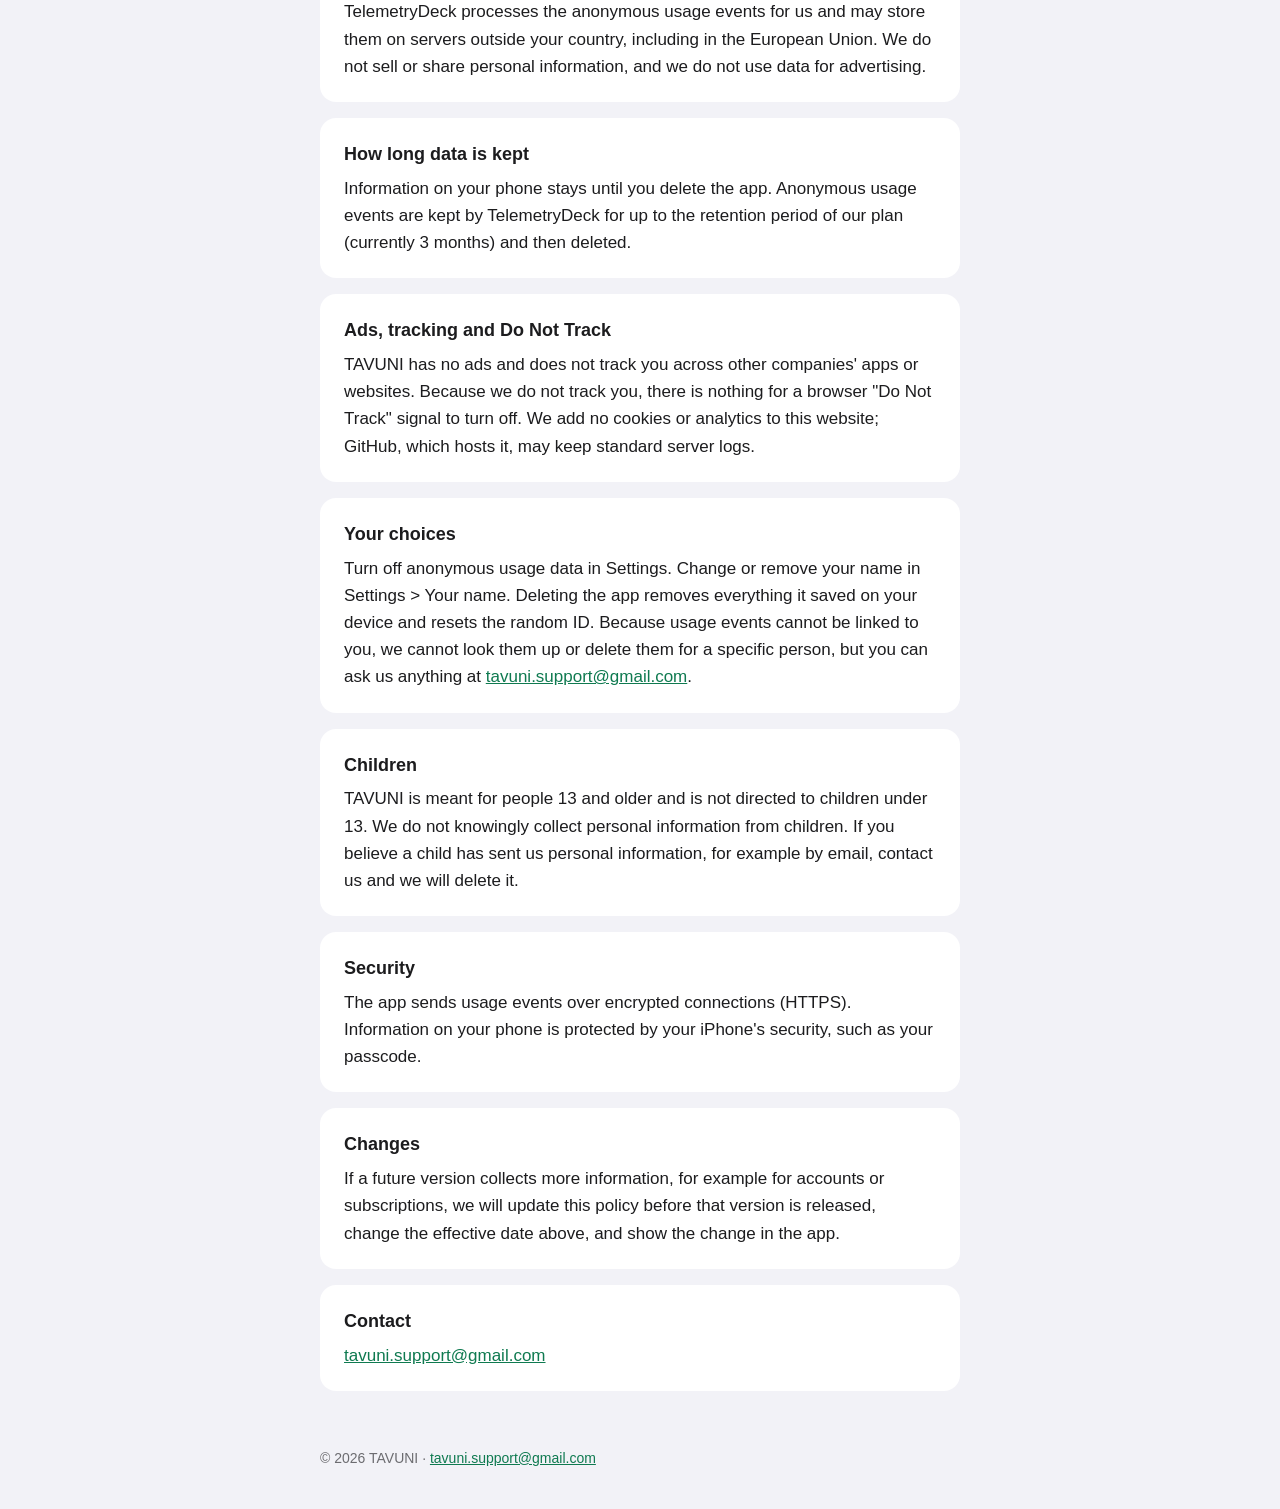
==== commit 5d5a2210: "Back to TAVUNI as the named maker until the LLC takes over" ====
--- a/privacy/index.html
+++ b/privacy/index.html
@@ -19,7 +19,7 @@
 <main>
 <h1>Privacy Policy</h1>
 <p class="date">Effective November 22, 2026</p>
-<div class="card"><p>TAVUNI is a workout app for iPhone made by Yanpin Yanzi, LLC ("we", "us"). This policy explains what happens to your information when you use the app and this website. Questions: <a href="mailto:tavuni.support@gmail.com">tavuni.support@gmail.com</a>.</p></div>
+<div class="card"><p>TAVUNI ("we", "us") makes the TAVUNI workout app for iPhone. This policy explains what happens to your information when you use the app and this website. Questions: <a href="mailto:tavuni.support@gmail.com">tavuni.support@gmail.com</a>.</p></div>
 <div class="card"><h2>The short version</h2><p>No account. No ads. No tracking across apps. Your workouts stay on your phone. The app sends only anonymous usage events, and you can turn those off in Settings.</p></div>
 <div class="card"><h2>What stays on your phone</h2><p>To work, the app saves your choices and activity on your device: your first name if you add one, the buddy you picked, your workout style, home or gym, your weekly plan and reminder times, the workouts you record, and your appearance settings. This information stays in the app's storage on your device. We cannot see it.</p></div>
 <div class="card"><h2>Anonymous usage data</h2><p>To learn which features help people keep training, the app sends anonymous usage events to TelemetryDeck, a privacy-focused analytics service. Examples: the app was opened, a workout was started or finished (with the exercise, number of sets and length), reminders were turned on, the appearance setting changed, or the answers you tap in the optional feedback questions, along with your iPhone's system version.</p><p>Each install of the app gets a random ID that is hashed on your phone before anything is sent, and TelemetryDeck hashes it again. These events cannot be linked to your name, your Apple ID or other apps. We use them only to understand and improve TAVUNI.</p><p>You can turn this off anytime in Settings &gt; Privacy &gt; Share anonymous usage data. When it is off, the app sends nothing.</p></div>
@@ -34,6 +34,6 @@
 <div class="card"><h2>Changes</h2><p>If a future version collects more information, for example for accounts or subscriptions, we will update this policy before that version is released, change the effective date above, and show the change in the app.</p></div>
 <div class="card"><h2>Contact</h2><p><a href="mailto:tavuni.support@gmail.com">tavuni.support@gmail.com</a></p></div>
 </main>
-<footer>© 2026 Yanpin Yanzi, LLC · <a href="mailto:tavuni.support@gmail.com">tavuni.support@gmail.com</a></footer>
+<footer>© 2026 TAVUNI · <a href="mailto:tavuni.support@gmail.com">tavuni.support@gmail.com</a></footer>
 </body>
 </html>
